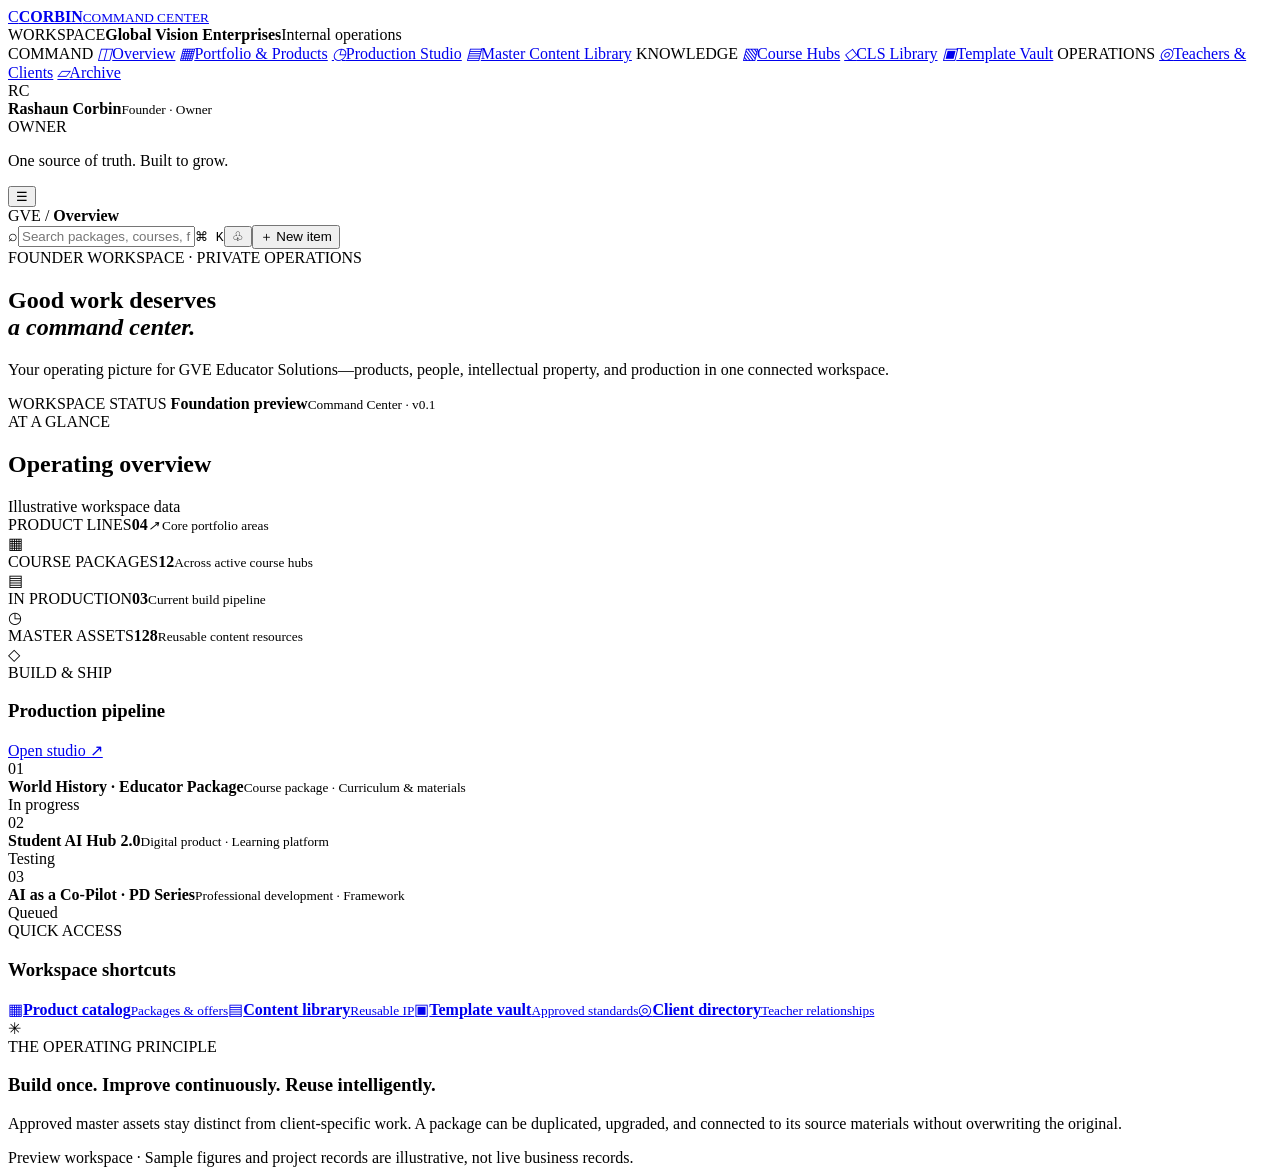
==== command-center/index.html @ 1c559d38 "Create Corbin Command Center foundation" ====
<!doctype html>
<html lang="en">
<head>
<meta charset="utf-8"><meta name="viewport" content="width=device-width,initial-scale=1">
<meta name="theme-color" content="#10182c"><title>Corbin Command Center</title>
<link rel="preconnect" href="https://fonts.googleapis.com"><link rel="preconnect" href="https://fonts.gstatic.com" crossorigin>
<link href="https://fonts.googleapis.com/css2?family=DM+Sans:wght@400;500;600;700&family=Manrope:wght@400;500;600;700;800&display=swap" rel="stylesheet">
<link rel="stylesheet" href="styles.css">
</head>
<body>
<div class="shell">
<aside class="sidebar" id="sidebar">
<a class="brand" href="#overview"><span class="brand-mark">C</span><span><b>CORBIN</b><small>COMMAND CENTER</small></span></a>
<div class="workspace"><span class="eyebrow">WORKSPACE</span><strong>Global Vision Enterprises</strong><span class="status-dot">Internal operations</span></div>
<nav class="nav">
<span class="nav-label">COMMAND</span>
<a class="nav-link active" href="#overview" data-view="overview"><i>◫</i>Overview</a>
<a class="nav-link" href="#portfolio" data-view="portfolio"><i>▦</i>Portfolio & Products</a>
<a class="nav-link" href="#production" data-view="production"><i>◷</i>Production Studio</a>
<a class="nav-link" href="#library" data-view="library"><i>▤</i>Master Content Library</a>
<span class="nav-label">KNOWLEDGE</span>
<a class="nav-link" href="#courses" data-view="courses"><i>▧</i>Course Hubs</a>
<a class="nav-link" href="#learning-system" data-view="learning-system"><i>◇</i>CLS Library</a>
<a class="nav-link" href="#templates" data-view="templates"><i>▣</i>Template Vault</a>
<span class="nav-label">OPERATIONS</span>
<a class="nav-link" href="#clients" data-view="clients"><i>◎</i>Teachers & Clients</a>
<a class="nav-link" href="#archive" data-view="archive"><i>▱</i>Archive</a>
</nav>
<div class="sidebar-bottom"><div class="profile"><div class="avatar">RC</div><div><b>Rashaun Corbin</b><small>Founder · Owner</small></div><span class="owner-tag">OWNER</span></div><p>One source of truth. Built to grow.</p></div>
</aside>
<main class="main">
<header class="topbar"><button class="mobile-menu" id="menuToggle" aria-label="Open navigation">☰</button><div class="crumb">GVE <span>/</span> <b id="crumbTitle">Overview</b></div><div class="top-actions"><label class="global-search"><span>⌕</span><input id="globalSearch" placeholder="Search packages, courses, files…" aria-label="Search command center"><kbd>⌘ K</kbd></label><button class="icon-btn" title="Notifications">♧</button><button class="new-btn" id="newItem">＋ New item</button></div></header>
<section class="content">
<div class="welcome"><div><div class="eyebrow gold">FOUNDER WORKSPACE · PRIVATE OPERATIONS</div><h1 id="pageTitle">Good work deserves<br><em>a command center.</em></h1><p id="pageSub">Your operating picture for GVE Educator Solutions—products, people, intellectual property, and production in one connected workspace.</p></div><div class="date-card"><span>WORKSPACE STATUS</span><b><i class="live-dot"></i> Foundation preview</b><small>Command Center · v0.1</small></div></div>
<div id="viewRoot">
<div class="section-head"><div><span class="eyebrow">AT A GLANCE</span><h2>Operating overview</h2></div><span class="muted">Illustrative workspace data</span></div>
<div class="metric-grid">
<article class="metric"><span>PRODUCT LINES</span><b>04</b><small><i class="up">↗</i> Core portfolio areas</small><div class="metric-icon">▦</div></article>
<article class="metric"><span>COURSE PACKAGES</span><b>12</b><small>Across active course hubs</small><div class="metric-icon">▤</div></article>
<article class="metric"><span>IN PRODUCTION</span><b>03</b><small>Current build pipeline</small><div class="metric-icon">◷</div></article>
<article class="metric"><span>MASTER ASSETS</span><b>128</b><small>Reusable content resources</small><div class="metric-icon">◇</div></article>
</div>
<div class="dashboard-grid">
<section class="panel pipeline-panel"><div class="panel-head"><div><span class="eyebrow">BUILD & SHIP</span><h3>Production pipeline</h3></div><a href="#production" data-view="production">Open studio ↗</a></div><div class="pipeline"><div class="pipeline-row"><span class="pipeline-mark amber">01</span><div><b>World History · Educator Package</b><small>Course package · Curriculum & materials</small></div><span class="pill progress">In progress</span></div><div class="pipeline-row"><span class="pipeline-mark blue">02</span><div><b>Student AI Hub 2.0</b><small>Digital product · Learning platform</small></div><span class="pill review">Testing</span></div><div class="pipeline-row"><span class="pipeline-mark plum">03</span><div><b>AI as a Co-Pilot · PD Series</b><small>Professional development · Framework</small></div><span class="pill queued">Queued</span></div></div></section>
<section class="panel quick-panel"><div class="panel-head"><div><span class="eyebrow">QUICK ACCESS</span><h3>Workspace shortcuts</h3></div></div><div class="shortcut-grid"><a href="#portfolio" data-view="portfolio"><span>▦</span><b>Product catalog</b><small>Packages & offers</small></a><a href="#library" data-view="library"><span>▤</span><b>Content library</b><small>Reusable IP</small></a><a href="#templates" data-view="templates"><span>▣</span><b>Template vault</b><small>Approved standards</small></a><a href="#clients" data-view="clients"><span>◎</span><b>Client directory</b><small>Teacher relationships</small></a></div></section>
</div>
<section class="panel principle-panel"><div class="principle-symbol">✳</div><div><span class="eyebrow gold">THE OPERATING PRINCIPLE</span><h3>Build once. Improve continuously. Reuse intelligently.</h3><p>Approved master assets stay distinct from client-specific work. A package can be duplicated, upgraded, and connected to its source materials without overwriting the original.</p></div></section>
<div class="footnote">Preview workspace · Sample figures and project records are illustrative, not live business records.</div>
</div>
</section>
</main>
</div>
<div class="toast" id="toast" role="status" aria-live="polite"></div>
<dialog id="newDialog"><form method="dialog" class="dialog-card"><button class="dialog-close" aria-label="Close">×</button><span class="eyebrow gold">CREATE IN WORKSPACE</span><h2>What are we building?</h2><p>Choose a starting point. This preview demonstrates the workspace flow; records are not yet connected to a shared database.</p><div class="new-options"><button value="Package" class="new-option"><b>Course package</b><small>Curriculum, lessons, resources</small></button><button value="Asset" class="new-option"><b>Master content asset</b><small>Reusable document or resource</small></button><button value="Product" class="new-option"><b>Product or initiative</b><small>New GVE offering or project</small></button><button value="Client" class="new-option"><b>Teacher / client</b><small>Relationship and package record</small></button></div></form></dialog>
<script src="app.js"></script>
</body></html>
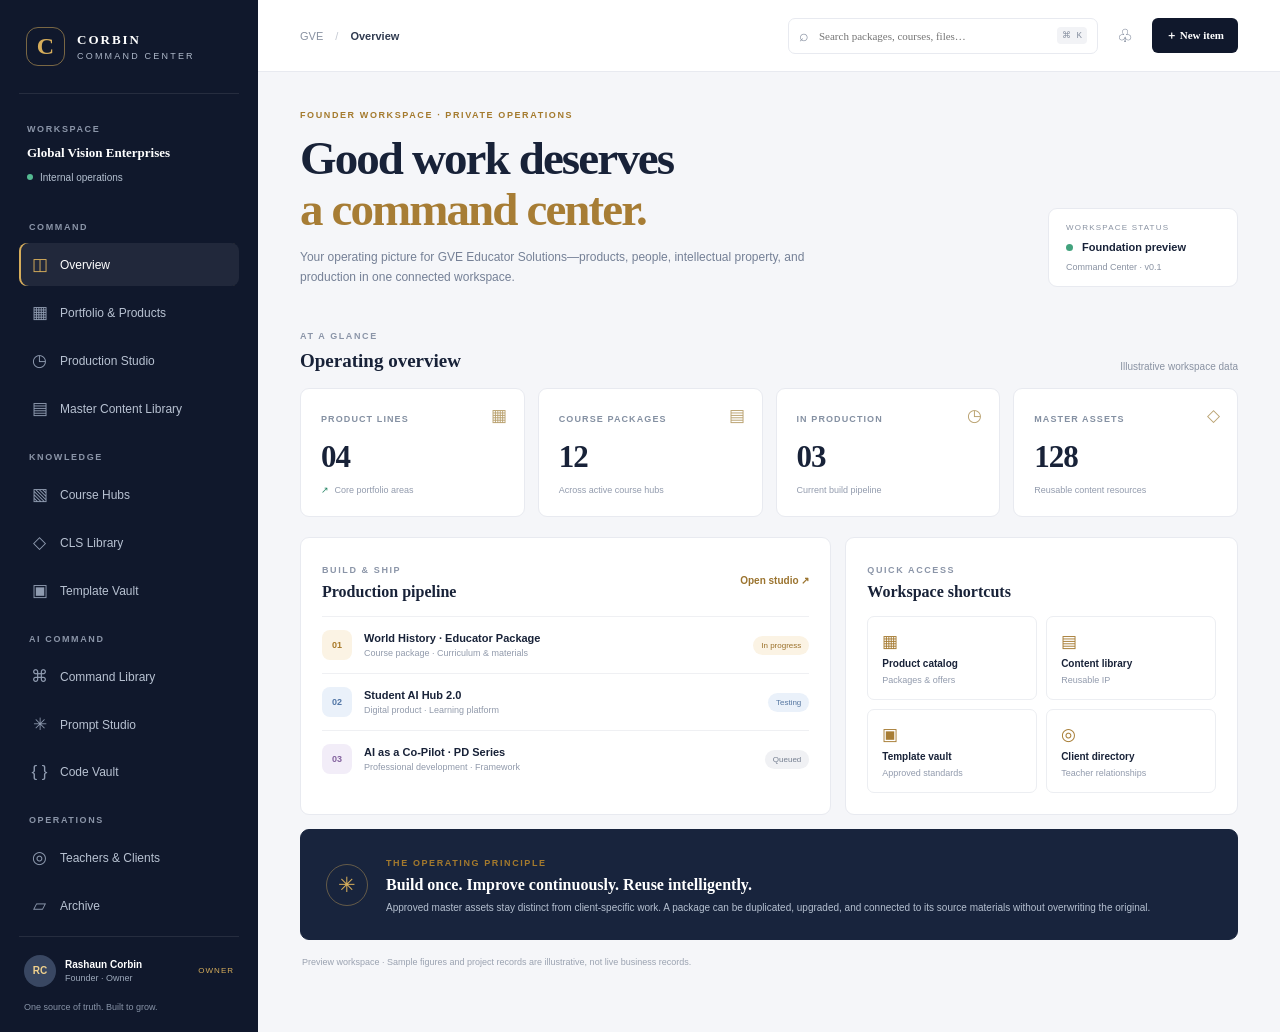
==== commit e215a36f: "Add command and prompt workspaces to navigation" ====
--- a/command-center/index.html
+++ b/command-center/index.html
@@ -22,6 +22,10 @@
 <a class="nav-link" href="#courses" data-view="courses"><i>▧</i>Course Hubs</a>
 <a class="nav-link" href="#learning-system" data-view="learning-system"><i>◇</i>CLS Library</a>
 <a class="nav-link" href="#templates" data-view="templates"><i>▣</i>Template Vault</a>
+<span class="nav-label">AI COMMAND</span>
+<a class="nav-link" href="#commands" data-view="commands"><i>⌘</i>Command Library</a>
+<a class="nav-link" href="#prompts" data-view="prompts"><i>✳</i>Prompt Studio</a>
+<a class="nav-link" href="#code" data-view="code"><i>{ }</i>Code Vault</a>
 <span class="nav-label">OPERATIONS</span>
 <a class="nav-link" href="#clients" data-view="clients"><i>◎</i>Teachers & Clients</a>
 <a class="nav-link" href="#archive" data-view="archive"><i>▱</i>Archive</a>
--- a/command-center/styles.css
+++ b/command-center/styles.css
@@ -0,0 +1 @@
+:root{--navy:#10182c;--navy2:#18243d;--gold:#d6ad5b;--ink:#182238;--muted:#758096;--line:#e8eaf0;--paper:#f5f6f9;--white:#fff;--green:#287c64}*{box-sizing:border-box}body{margin:0;background:var(--paper);color:var(--ink);font-family:"DM Sans",sans-serif}.shell{min-height:100vh;display:grid;grid-template-columns:258px 1fr}.sidebar{background:var(--navy);color:#fff;padding:27px 19px 20px;display:flex;flex-direction:column;min-height:100vh}.brand{display:flex;align-items:center;gap:12px;color:#fff;text-decoration:none;padding:0 7px 27px;border-bottom:1px solid #ffffff17}.brand-mark{width:39px;height:39px;display:grid;place-items:center;border:1px solid #d6ad5b88;border-radius:12px;color:var(--gold);font:800 24px Manrope}.brand b{display:block;letter-spacing:2px;font:800 13px Manrope}.brand small{display:block;color:#aeb8c9;font-size:9px;letter-spacing:2.2px;margin-top:3px}.workspace{padding:24px 8px 20px}.eyebrow,.nav-label{font-size:9px;font-weight:700;letter-spacing:1.6px;color:#8b95a8}.workspace strong{display:block;font:700 13px Manrope;margin:9px 0 6px}.status-dot{font-size:10px;color:#b4c0d0}.status-dot:before{content:"";display:inline-block;width:6px;height:6px;border-radius:50%;background:#54b991;margin:0 7px 1px 0}.nav{display:grid;gap:5px}.nav-label{padding:17px 10px 6px}.nav-link{display:flex;align-items:center;gap:12px;padding:11px 12px;color:#b8c2d2;text-decoration:none;border-radius:8px;font-size:12px;transition:.18s}.nav-link i{font-style:normal;width:17px;text-align:center;font-size:17px;color:#8f9bb0}.nav-link:hover,.nav-link.active{background:#ffffff12;color:#fff}.nav-link.active{box-shadow:inset 2px 0 var(--gold)}.nav-link.active i{color:var(--gold)}.sidebar-bottom{margin-top:auto;border-top:1px solid #ffffff17;padding:18px 5px 0}.profile{display:flex;align-items:center;gap:9px}.avatar{width:32px;height:32px;border-radius:50%;display:grid;place-items:center;background:#394762;color:#f0d18d;font-size:10px;font-weight:700}.profile b{display:block;font-size:10px}.profile small{display:block;color:#9ca8ba;font-size:9px;margin-top:3px}.owner-tag{margin-left:auto;color:var(--gold);font-size:8px;letter-spacing:1px}.sidebar-bottom p{font-size:9px;color:#8793a7;margin:15px 0 0}.main{min-width:0}.topbar{height:72px;background:#fff;border-bottom:1px solid var(--line);display:flex;align-items:center;justify-content:space-between;padding:0 42px;position:sticky;top:0;z-index:5}.crumb{font-size:11px;color:#8790a0}.crumb span{padding:0 9px;color:#c4c9d2}.crumb b{color:#303b50}.top-actions{display:flex;align-items:center;gap:13px}.global-search{height:36px;width:min(310px,30vw);border:1px solid var(--line);border-radius:7px;display:flex;align-items:center;padding:0 10px;gap:8px;color:#8992a2}.global-search input{border:0;outline:0;min-width:0;flex:1;font:11px "DM Sans";background:transparent}.global-search kbd{font:9px monospace;background:#f2f3f6;padding:3px 5px;border-radius:4px}.icon-btn,.mobile-menu{border:0;background:transparent;color:#657086;font-size:18px;cursor:pointer}.new-btn{background:var(--navy);color:#fff;border:0;border-radius:6px;padding:10px 14px;font:600 11px "DM Sans";cursor:pointer}.content{max-width:1440px;margin:auto;padding:38px 42px 48px}.welcome{display:flex;justify-content:space-between;align-items:flex-end;gap:25px;margin-bottom:38px}.gold{color:#a47a2d}.welcome h1{font:800 clamp(31px,4vw,47px)/1.08 Manrope;letter-spacing:-1.9px;margin:13px 0 12px}.welcome h1 em{font-style:normal;color:#a77d35}.welcome p{font-size:12px;color:var(--muted);line-height:1.7;max-width:560px;margin:0}.date-card{border:1px solid var(--line);background:#fff;border-radius:9px;padding:14px 17px;min-width:190px}.date-card span,.date-card small{display:block;color:#8992a2;font-size:8px;letter-spacing:1.2px}.date-card b{display:block;font-size:11px;margin:9px 0}.date-card small{letter-spacing:0;font-size:9px}.live-dot{display:inline-block;width:7px;height:7px;border-radius:50%;background:#42a27d;margin-right:6px}.section-head,.panel-head{display:flex;justify-content:space-between;align-items:flex-end;margin-bottom:16px}.section-head h2{font:700 19px Manrope;margin:7px 0 0}.muted{font-size:10px;color:#8992a2}.metric-grid{display:grid;grid-template-columns:repeat(4,1fr);gap:13px;margin-bottom:20px}.metric{position:relative;background:#fff;border:1px solid var(--line);border-radius:9px;padding:19px 20px;overflow:hidden}.metric>span{font-size:9px;color:#8490a2;letter-spacing:1.1px;font-weight:700}.metric>b{display:block;font:800 31px Manrope;margin:13px 0 4px;letter-spacing:-1px}.metric small{font-size:9px;color:#929bad}.up{color:#278666;font-style:normal;margin-right:3px}.metric-icon{position:absolute;right:17px;top:16px;color:#b9a16f;font-size:17px}.dashboard-grid{display:grid;grid-template-columns:1.15fr .85fr;gap:14px}.panel{background:#fff;border:1px solid var(--line);border-radius:9px;padding:21px}.panel-head{align-items:center;margin-bottom:15px}.panel-head h3{font:700 16px Manrope;margin:6px 0 0}.panel-head>a{color:#9b742f;text-decoration:none;font-size:10px;font-weight:700}.pipeline-row{display:flex;align-items:center;gap:12px;padding:13px 0;border-top:1px solid #eff0f3}.pipeline-mark{width:30px;height:30px;border-radius:8px;display:grid;place-items:center;font-size:9px;font-weight:700}.amber{background:#fbf3e4;color:#a87928}.blue{background:#eaf1fa;color:#5377a7}.plum{background:#f2edf8;color:#84639f}.pipeline-row>div{flex:1;min-width:0}.pipeline-row b{display:block;font-size:11px}.pipeline-row small{display:block;color:#919aab;font-size:9px;margin-top:4px}.pill{border-radius:20px;padding:5px 8px;font-size:8px;white-space:nowrap}.progress{background:#fbf3e4;color:#9a7029}.review{background:#eaf1fa;color:#5576a0}.queued{background:#f0f1f4;color:#747e90}.shortcut-grid{display:grid;grid-template-columns:1fr 1fr;gap:9px}.shortcut-grid a{padding:14px;border:1px solid #eceef2;border-radius:7px;text-decoration:none;color:var(--ink);display:grid;gap:6px}.shortcut-grid a>span{color:#a77d35;font-size:17px}.shortcut-grid b{font-size:10px}.shortcut-grid small{font-size:9px;color:#929bad}.principle-panel{margin-top:14px;display:flex;gap:18px;align-items:center;background:var(--navy2);border-color:var(--navy2);color:#fff;padding:22px 25px}.principle-symbol{width:42px;height:42px;flex:none;border:1px solid #d6ad5b66;border-radius:50%;display:grid;place-items:center;color:var(--gold);font-size:21px}.principle-panel h3{font:700 16px Manrope;margin:6px 0}.principle-panel p{color:#b5c0d0;font-size:10px;line-height:1.65;margin:0;max-width:800px}.footnote{padding:17px 2px;color:#9aa2b0;font-size:9px}.mobile-menu{display:none}.view-heading{margin:0 0 20px}.view-heading h2{font:800 29px Manrope;margin:9px 0}.view-heading p{color:var(--muted);font-size:12px;max-width:650px;line-height:1.6}.data-table{width:100%;border-collapse:collapse;font-size:11px}.data-table th{text-align:left;color:#8992a2;font-size:9px;letter-spacing:1px;padding:12px 10px;border-bottom:1px solid var(--line)}.data-table td{padding:14px 10px;border-bottom:1px solid #eff0f3}.data-table td:first-child{font-weight:700}.empty-state{padding:30px;border:1px dashed #d9dde5;border-radius:8px;color:#8a93a3;font-size:11px;text-align:center}.toast{position:fixed;bottom:22px;right:24px;background:var(--navy);color:white;padding:12px 16px;border-radius:7px;font-size:11px;opacity:0;transform:translateY(8px);transition:.2s;pointer-events:none}.toast.show{opacity:1;transform:translateY(0)}dialog{border:0;padding:0;border-radius:12px;box-shadow:0 25px 80px #10182c33;width:min(460px,calc(100% - 30px))}dialog::backdrop{background:#10182c99;backdrop-filter:blur(3px)}.dialog-card{padding:28px;position:relative}.dialog-close{position:absolute;right:18px;top:14px;border:0;background:none;font-size:23px;color:#8490a2;cursor:pointer}.dialog-card h2{font:800 25px Manrope;margin:10px 0}.dialog-card p{font-size:11px;line-height:1.6;color:var(--muted)}.new-options{display:grid;gap:8px;margin-top:20px}.new-option{text-align:left;background:#fff;border:1px solid var(--line);border-radius:7px;padding:13px;cursor:pointer}.new-option:hover{border-color:var(--gold);background:#fffdf8}.new-option b,.new-option small{display:block}.new-option b{font-size:11px}.new-option small{font-size:9px;color:#8992a2;margin-top:4px}@media(max-width:1000px){.shell{grid-template-columns:220px 1fr}.content{padding:30px 25px}.topbar{padding:0 25px}.metric-grid{grid-template-columns:repeat(2,1fr)}.dashboard-grid{grid-template-columns:1fr}}@media(max-width:700px){.shell{display:block}.sidebar{position:fixed;z-index:10;left:-270px;top:0;width:258px;transition:.22s;box-shadow:15px 0 40px #10182c22}.sidebar.open{left:0}.mobile-menu{display:block}.topbar{height:60px;padding:0 15px;gap:10px}.crumb{flex:1}.global-search{width:38px;border:0;padding:0}.global-search input,.global-search kbd{display:none}.new-btn{padding:9px}.icon-btn{display:none}.content{padding:28px 16px}.welcome{display:block}.date-card{margin-top:20px;width:max-content}.metric-grid{gap:8px}.metric{padding:15px}.metric>b{font-size:26px}.metric small{font-size:8px}.panel{padding:16px}.pipeline-row{gap:8px}.pipeline-row b{font-size:10px}.pill{font-size:7px}.principle-panel{align-items:flex-start;padding:17px}.shortcut-grid{gap:7px}}
